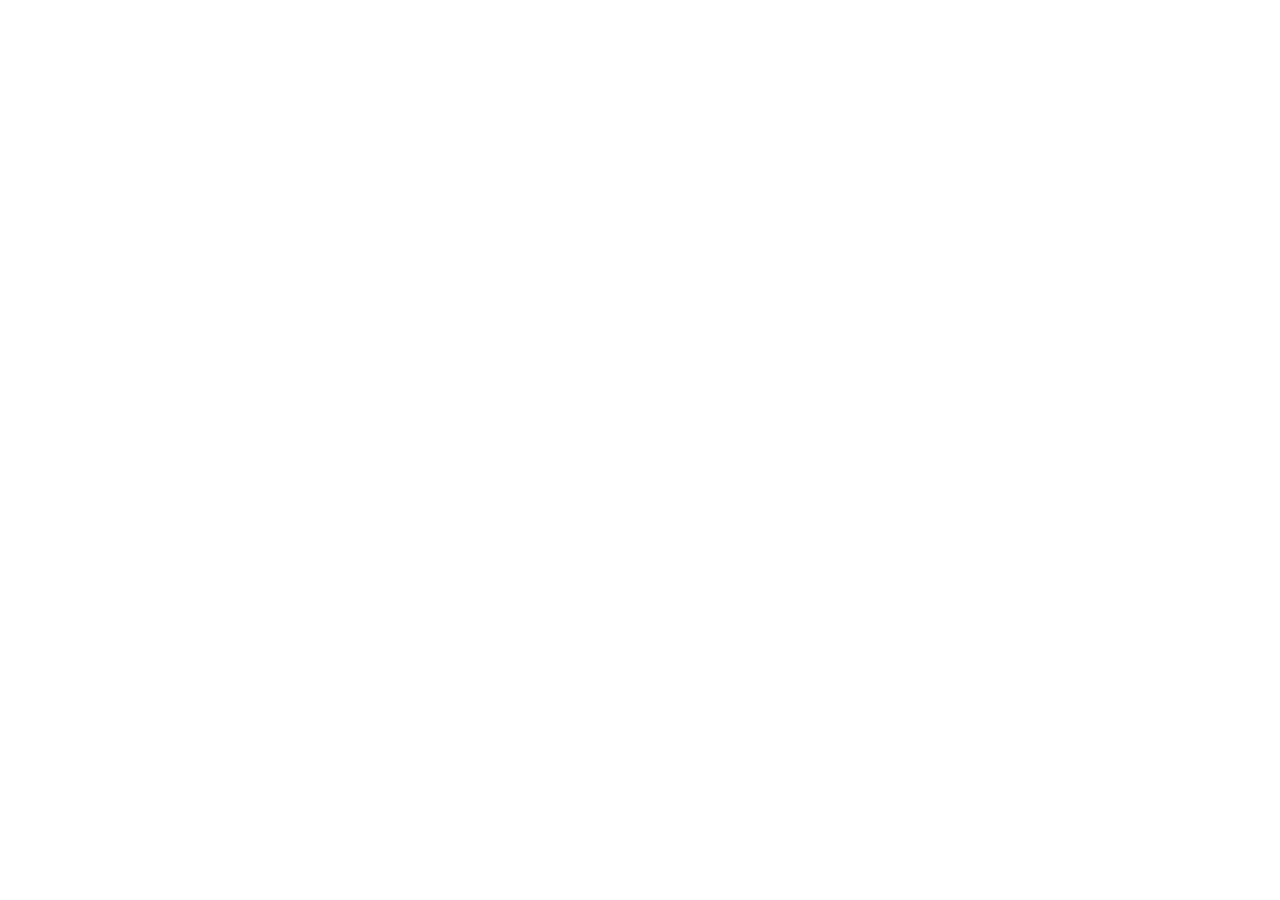
==== index.html @ 592e20b9 "Add files via upload" ====
<!doctype html>
<html lang="en">
<head>
  <meta charset="UTF-8" />
  <meta name="viewport" content="width=device-width, initial-scale=1, viewport-fit=cover, user-scalable=no" />
  <meta name="theme-color" content="#16301F" />
  <meta name="description" content="Personal GPF passbook, ledger and final report generator." />
  <title>GPF Passbook</title>

  <link rel="manifest" href="manifest.webmanifest" />
  <link rel="icon" href="icons/icon-192.png" />
  <link rel="apple-touch-icon" href="icons/icon-192.png" />
  <meta name="apple-mobile-web-app-capable" content="yes" />
  <meta name="apple-mobile-web-app-status-bar-style" content="black-translucent" />
  <meta name="apple-mobile-web-app-title" content="GPF Passbook" />

  <link rel="preconnect" href="https://fonts.googleapis.com" />
  <link
    href="https://fonts.googleapis.com/css2?family=Cormorant+Garamond:ital,wght@0,500;0,600;0,700;1,500&family=IBM+Plex+Mono:wght@400;500;600&family=Source+Sans+3:wght@400;500;600;700&display=swap"
    rel="stylesheet"
  />
  <link rel="stylesheet" href="css/styles.css" />
</head>
<body>
  <div id="root"></div>
  <script type="module" src="js/app.js"></script>
  <script>
    if ("serviceWorker" in navigator) {
      window.addEventListener("load", () => {
        navigator.serviceWorker.register("./service-worker.js").catch((e) => console.warn("SW registration failed", e));
      });
    }
  </script>
</body>
</html>
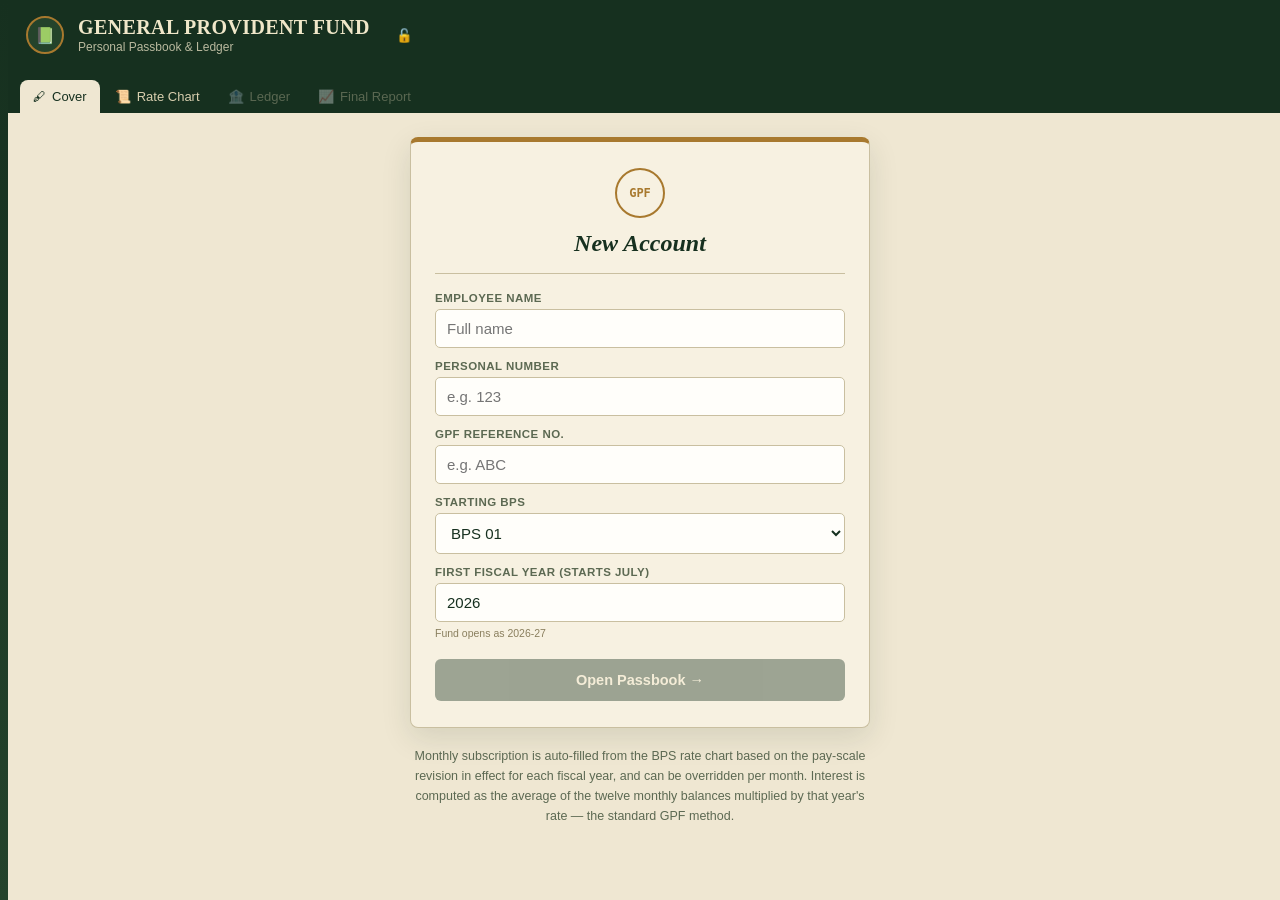
==== commit a752d29b: "Add files via upload" ====
--- a/index.html
+++ b/index.html
@@ -5,14 +5,14 @@
   <meta name="viewport" content="width=device-width, initial-scale=1, viewport-fit=cover, user-scalable=no" />
   <meta name="theme-color" content="#16301F" />
   <meta name="description" content="Personal GPF passbook, ledger and final report generator." />
-  <title>GPF Passbook</title>
+  <title>GPF Calculator</title>
 
   <link rel="manifest" href="manifest.webmanifest" />
   <link rel="icon" href="icons/icon-192.png" />
   <link rel="apple-touch-icon" href="icons/icon-192.png" />
   <meta name="apple-mobile-web-app-capable" content="yes" />
   <meta name="apple-mobile-web-app-status-bar-style" content="black-translucent" />
-  <meta name="apple-mobile-web-app-title" content="GPF Passbook" />
+  <meta name="apple-mobile-web-app-title" content="GPF Calculator" />
 
   <link rel="preconnect" href="https://fonts.googleapis.com" />
   <link
--- a/css/styles.css
+++ b/css/styles.css
@@ -0,0 +1,194 @@
+:root {
+  --paper: #EFE7D2;
+  --paper-card: #F7F1E1;
+  --ink: #16301F;
+  --ink-2: #24432B;
+  --brass: #A8792E;
+  --brass-light: #C9A05C;
+  --line: #C9BFA0;
+  --line-soft: #DCD3B6;
+  --red-stamp: #8B2E2E;
+  --muted: #5C6952;
+  --font-display: "Cormorant Garamond", serif;
+  --font-mono: "IBM Plex Mono", monospace;
+  --font-body: "Source Sans 3", sans-serif;
+}
+
+* { box-sizing: border-box; }
+html, body, #root { height: 100%; }
+body {
+  margin: 0;
+  font-family: var(--font-body);
+  background: var(--paper);
+  color: var(--ink);
+  -webkit-tap-highlight-color: transparent;
+  overscroll-behavior-y: contain;
+}
+button { cursor: pointer; font-family: inherit; }
+input, select { font-family: var(--font-body); }
+::-webkit-scrollbar { height: 8px; width: 8px; }
+::-webkit-scrollbar-thumb { background: #A8792E55; border-radius: 4px; }
+
+.gpf-app { min-height: 100vh; position: relative; padding-bottom: 40px; }
+.gpf-spine {
+  position: fixed; left: 0; top: 0; bottom: 0; width: 8px;
+  background: linear-gradient(180deg, var(--ink), var(--ink-2));
+  z-index: 5;
+}
+
+.gpf-header {
+  display: flex; align-items: center; gap: 14px;
+  padding: calc(env(safe-area-inset-top, 0px) + 16px) 20px 18px 26px;
+  background: var(--ink); color: #F0E7C9;
+}
+.gpf-crest {
+  width: 38px; height: 38px; border-radius: 50%;
+  background: var(--ink-2); border: 2px solid var(--brass);
+  display: flex; align-items: center; justify-content: center; flex-shrink: 0;
+}
+.gpf-title { font-family: var(--font-display); font-weight: 700; font-size: 20px; letter-spacing: 0.02em; }
+.gpf-subtitle { font-size: 12px; opacity: 0.75; margin-top: 1px; }
+.gpf-balance { margin-left: auto; text-align: right; }
+.gpf-balance-label { font-size: 10px; opacity: 0.7; text-transform: uppercase; letter-spacing: 0.08em; }
+.gpf-balance-value { font-family: var(--font-mono); font-size: 18px; font-weight: 600; color: #E7C77E; }
+.gpf-icon-btn { background: transparent; border: none; color: #D8CFAF; margin-left: 8px; padding: 4px; display: flex; }
+
+.gpf-tabs { display: flex; gap: 2px; padding: 8px 12px 0 20px; background: var(--ink); overflow-x: auto; }
+.gpf-tab-btn {
+  display: flex; align-items: center; gap: 6px; padding: 9px 13px;
+  background: transparent; border: none; color: #D8CFAF; font-size: 13px; font-weight: 500;
+  border-radius: 8px 8px 0 0; white-space: nowrap;
+}
+.gpf-tab-btn.active { background: var(--paper); color: var(--ink); }
+.gpf-tab-btn:disabled { opacity: 0.35; cursor: not-allowed; }
+
+.gpf-body { padding: 18px 14px 0; max-width: 960px; margin: 0 auto; }
+
+.gpf-panel { background: var(--paper-card); border: 1px solid var(--line); border-radius: 8px; padding: 18px; }
+.gpf-panel-title { font-family: var(--font-display); font-size: 20px; font-weight: 700; margin-bottom: 12px; }
+
+.gpf-card {
+  background: var(--paper-card); border: 1px solid var(--line); border-top: 5px solid var(--brass);
+  border-radius: 8px; padding: 26px 24px; width: 100%; max-width: 460px;
+  box-shadow: 0 10px 30px rgba(22,48,31,0.12); margin: 0 auto;
+}
+.gpf-seal {
+  width: 50px; height: 50px; border-radius: 50%; border: 2px solid var(--brass); color: var(--brass);
+  display: flex; align-items: center; justify-content: center; font-family: var(--font-mono);
+  font-weight: 600; font-size: 12px; margin: 0 auto 12px;
+}
+.gpf-card-title { font-family: var(--font-display); font-size: 24px; font-weight: 600; text-align: center; font-style: italic; }
+.gpf-rule { height: 1px; background: var(--line); margin: 16px 0 18px; }
+.gpf-form-grid { display: flex; flex-direction: column; gap: 12px; }
+.gpf-field-label {
+  display: flex; flex-direction: column; gap: 5px; font-size: 11.5px; font-weight: 600;
+  color: var(--muted); text-transform: uppercase; letter-spacing: 0.04em;
+}
+.gpf-input {
+  font-family: var(--font-body); font-size: 15px; padding: 10px 11px; border-radius: 5px;
+  border: 1px solid var(--line); background: #FFFEFA; color: var(--ink); outline: none; width: 100%;
+}
+.gpf-input:focus { border-color: var(--brass); }
+.gpf-hint { font-size: 10.5px; font-weight: 400; text-transform: none; color: #8A7F5E; letter-spacing: 0; }
+
+.gpf-btn-primary {
+  width: 100%; display: flex; align-items: center; justify-content: center; gap: 6px;
+  background: var(--ink); color: #F0E7C9; border: none; padding: 13px 18px; border-radius: 6px;
+  font-size: 14.5px; font-weight: 600;
+}
+.gpf-btn-primary:disabled { opacity: 0.4; }
+.gpf-btn-secondary {
+  background: #E7DEC1; color: var(--ink); border: 1px solid var(--line); padding: 9px 12px;
+  border-radius: 5px; font-size: 12.5px; font-weight: 600; white-space: nowrap;
+}
+.gpf-btn-ghost {
+  background: transparent; color: var(--brass); border: 1px dashed var(--brass); padding: 7px 12px;
+  border-radius: 20px; font-size: 12.5px; font-weight: 600; display: flex; align-items: center; gap: 4px;
+}
+.gpf-btn-danger {
+  background: transparent; color: var(--red-stamp); border: 1px solid var(--line); border-radius: 20px;
+  padding: 7px 9px; display: flex; align-items: center;
+}
+
+.gpf-table-scroll { overflow-x: auto; -webkit-overflow-scrolling: touch; }
+.gpf-table { border-collapse: collapse; width: 100%; font-size: 12.5px; }
+.gpf-table th {
+  text-align: right; padding: 8px 9px; border-bottom: 2px solid var(--ink); font-size: 11px;
+  color: var(--muted); font-weight: 700; text-transform: uppercase; letter-spacing: 0.02em; white-space: nowrap;
+}
+.gpf-table th.left { text-align: left; }
+.gpf-table td { text-align: right; padding: 7px 9px; border-bottom: 1px solid var(--line-soft); font-family: var(--font-mono); }
+.gpf-table td.left { text-align: left; font-family: var(--font-body); font-weight: 600; }
+.gpf-table td.latest { color: var(--red-stamp); font-weight: 600; }
+.gpf-table td.balance { font-weight: 700; color: var(--ink); }
+.gpf-table tr:hover td { background: #F6EFDB; }
+.gpf-cell-input {
+  width: 82px; text-align: right; padding: 6px 7px; border-radius: 4px; border: 1px solid var(--line);
+  background: #FFFEFA; font-size: 12px; font-family: var(--font-mono);
+}
+
+.gpf-year-strip { display: flex; gap: 6px; flex-wrap: wrap; margin-bottom: 14px; align-items: center; }
+.gpf-year-chip {
+  padding: 6px 12px; border-radius: 20px; border: 1px solid var(--line); background: var(--paper);
+  font-size: 12.5px; font-weight: 600; color: var(--muted);
+}
+.gpf-year-chip.active { background: var(--ink); color: #F0E7C9; border-color: var(--ink); }
+
+.gpf-ledger-controls { display: flex; gap: 14px; align-items: flex-end; margin-bottom: 14px; flex-wrap: wrap; }
+.gpf-opening-badge { margin-left: auto; font-size: 12.5px; background: #E7DEC1; padding: 8px 13px; border-radius: 6px; border: 1px solid var(--line); }
+
+.gpf-summary-grid { display: grid; grid-template-columns: repeat(auto-fit, minmax(130px, 1fr)); gap: 9px; margin-top: 16px; }
+.gpf-summary-cell { background: var(--paper); border: 1px solid var(--line); border-radius: 6px; padding: 10px 11px; }
+.gpf-summary-cell.hi { background: var(--ink); border-color: var(--ink); }
+.gpf-summary-label { font-size: 10px; text-transform: uppercase; letter-spacing: 0.04em; color: var(--muted); font-weight: 700; }
+.gpf-summary-cell.hi .gpf-summary-label { color: var(--brass-light); }
+.gpf-summary-value { font-family: var(--font-mono); font-size: 15px; font-weight: 700; margin-top: 4px; color: var(--ink); }
+.gpf-summary-cell.hi .gpf-summary-value { color: #F0E7C9; }
+
+.gpf-stamp {
+  display: inline-flex; flex-direction: column; align-items: center; border: 2px double var(--red-stamp);
+  color: var(--red-stamp); border-radius: 8px; padding: 10px 24px; transform: rotate(-2deg); margin-top: 18px;
+}
+.gpf-stamp-label { font-size: 10.5px; font-weight: 700; text-transform: uppercase; letter-spacing: 0.06em; }
+.gpf-stamp-value { font-family: var(--font-mono); font-size: 19px; font-weight: 700; }
+
+.gpf-employee-bar { display: flex; align-items: center; gap: 8px; padding: 10px 16px 0 26px; background: var(--ink); overflow-x: auto; }
+.gpf-employee-chip {
+  display: flex; align-items: center; gap: 6px; padding: 6px 12px; border-radius: 20px;
+  border: 1px solid #3A5240; background: #1E3826; color: #D8CFAF; font-size: 12px; font-weight: 600; white-space: nowrap;
+}
+.gpf-employee-chip.active { background: var(--brass); color: var(--ink); border-color: var(--brass); }
+
+.gpf-lock-screen {
+  position: fixed; inset: 0; background: var(--ink); color: #F0E7C9; z-index: 50;
+  display: flex; flex-direction: column; align-items: center; justify-content: center; gap: 16px; padding: 24px; text-align: center;
+}
+.gpf-lock-dots { display: flex; gap: 12px; }
+.gpf-lock-dot { width: 14px; height: 14px; border-radius: 50%; border: 2px solid var(--brass); }
+.gpf-lock-dot.filled { background: var(--brass); }
+.gpf-keypad { display: grid; grid-template-columns: repeat(3, 64px); gap: 12px; }
+.gpf-key {
+  width: 64px; height: 64px; border-radius: 50%; border: 1px solid #3A5240; background: #1E3826;
+  color: #F0E7C9; font-size: 20px; font-family: var(--font-mono); display: flex; align-items: center; justify-content: center;
+}
+.gpf-key:active { background: var(--brass); color: var(--ink); }
+
+.gpf-install-banner {
+  display: flex; align-items: center; gap: 10px; background: #E7DEC1; border: 1px solid var(--line);
+  border-radius: 8px; padding: 10px 14px; margin-bottom: 14px; font-size: 12.5px;
+}
+.gpf-install-banner button { margin-left: auto; }
+
+.gpf-note { max-width: 460px; margin: 18px auto 0; font-size: 12.5px; line-height: 1.6; color: var(--muted); text-align: center; }
+.gpf-report-meta { font-size: 13px; color: var(--muted); margin-bottom: 12px; }
+.gpf-toolbar { display: flex; gap: 8px; flex-wrap: wrap; margin-bottom: 14px; }
+.gpf-msg { font-size: 12px; color: var(--muted); margin-bottom: 12px; }
+.gpf-empty { text-align: center; color: var(--muted); font-size: 13px; padding: 30px 10px; }
+
+@media (max-width: 480px) {
+  .gpf-title { font-size: 17px; }
+  .gpf-balance-value { font-size: 15px; }
+  .gpf-card { padding: 20px 16px; }
+  .gpf-keypad { grid-template-columns: repeat(3, 56px); }
+  .gpf-key { width: 56px; height: 56px; }
+}
